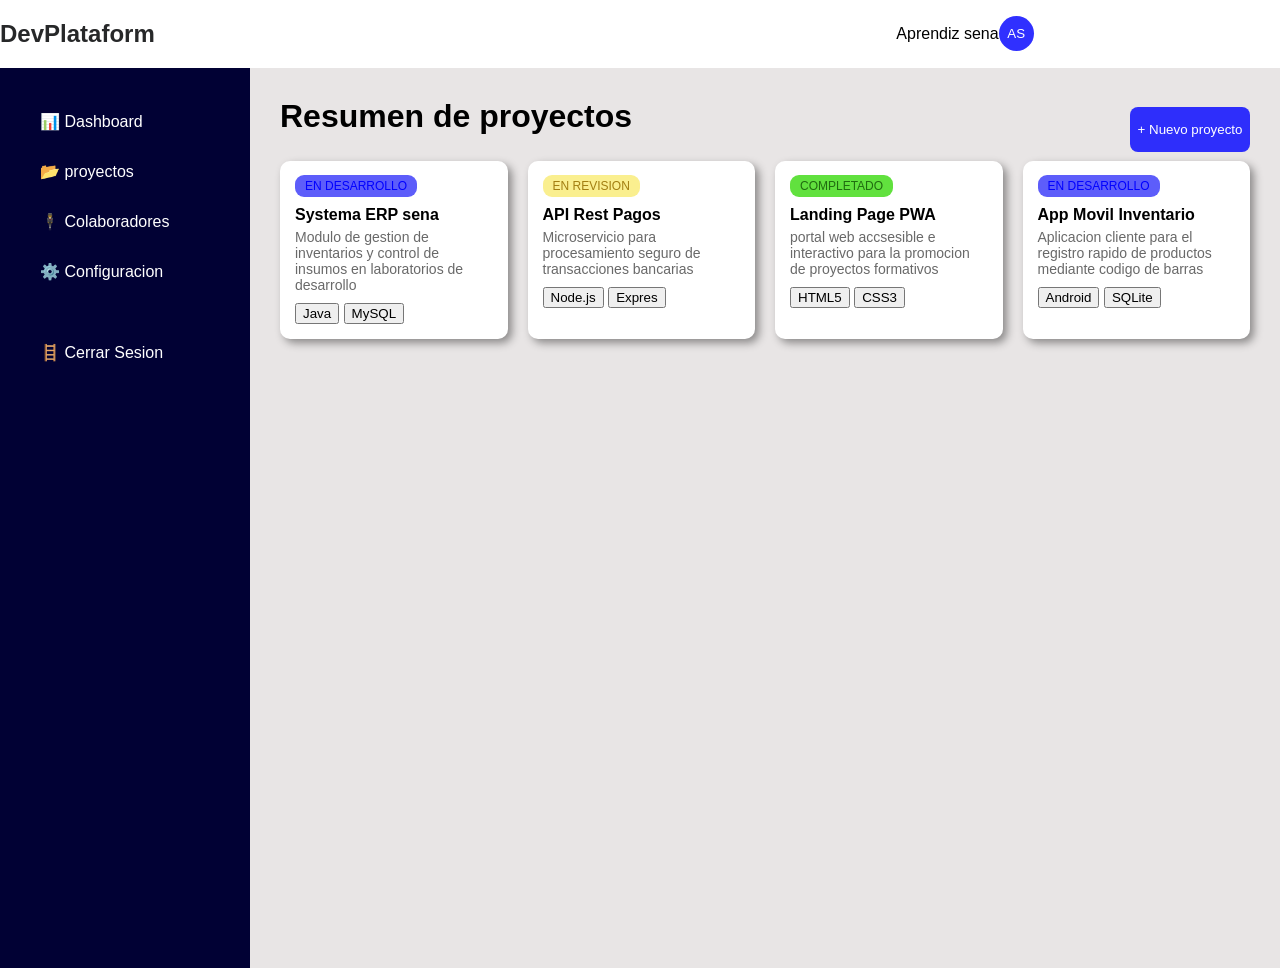
==== index2.html @ ab617ade "pagina devplataform de la evaluacion version 1.0.0.0" ====
<!DOCTYPE html>
<html lang="en">
<head>
    <meta charset="UTF-8">
    <meta name="viewport" content="width=device-width, initial-scale=1.0">
    <title>Document</title>
    <link rel="stylesheet" href="Style2.css">
</head>
<div class="contenedor"><h2 class="dv">DevPlataform </h2><div class="mm"> <p>Aprendiz sena</p><button class="SA">AS</button></div></div>
<body>
    <div class="dashboard">
       
        <header>
            
                <nav>
                    <ul>
                        <li><a yhref="#">📊 Dashboard</a></li>
                        <li><a href="#">📂 proyectos </a></li>
                        <li><a href="#">🕴️  Colaboradores</a></li>
                        <li><a yhref="#">⚙️ Configuracion</a></li>
                        <li><a href="#"> </a></li>
                        <li><a href="#">🪜 Cerrar Sesion</a></li>
                    </ul>
                </nav>
        </header>
       
        <main>
            <section id="inicio" class="Principal">
                <div class="bienvenida">
                    <h1> Resumen de proyectos</h1>
                   <button class="btnn">+ Nuevo proyecto</button>
                </div>
                
                <div class="contenedor">
                    <article class="musica">
                       <span class="sp" >EN DESARROLLO</span>
                        <h3> Systema ERP sena </h3>
                        <p>Modulo de gestion de inventarios y control de insumos en laboratorios de desarrollo </p>

                        <button>Java</button>
                          <button>MySQL</button>
                        </article>
                         <article class="musica">
                       <span class="spr">EN REVISION</span>
                        <h3>API Rest Pagos </h3>
                        <p>Microservicio para procesamiento seguro de transacciones bancarias</p>

                        <button>Node.js</button>
                          <button>Expres</button>
                        </article>
                     <article class="musica">
                       <span class="spc">COMPLETADO</span>
                        <h3>Landing Page PWA </h3>
                        <p>portal web accsesible e interactivo para la promocion de proyectos formativos  </p>

                        <button>HTML5</button>
                          <button>CSS3</button>
                        </article>
                     <article class="musica">
                       <span class="sp">EN DESARROLLO</span>
                        <h3> App Movil Inventario </h3>
                        <p>Aplicacion cliente para el registro rapido de productos mediante codigo de barras </p>

                        <button>Android</button>
                          <button>SQLite</button>
                        </article>
                   
                </div>
            </section>
        </main>
    </div>
    
</body>
</html>
---- Style2.css ----
body{
    margin: 0;
    font-family: Arial, Helvetica, sans-serif;
    background-color: white;
}

.dashboard{
    display: flex;
    min-height: 100vh; 
}

header{
    color: white;
    background-color: rgb(1, 1, 52);
    text-align: left;
    width: 250px;
    padding: 20px;
    flex-shrink: 0; 
    box-sizing: border-box;
}
/*bloque de pruebas */
.hh{
    color: black;
    background-color:white;
    text-align: center;
    width: 1450px;
    height: 40px;
    padding: 20px;
    display: grid;
    justify-content: space-between;
    grid-template-columns: repeat(
        auto-fit, minmax(180px, 1fr)
    );
}
header h1{
    margin-top: 15px;
}
header p{
    line-height: 1.5;
}

header nav ul{
    list-style: none;
    padding: 0;
}
 
header nav ul li{
    margin: 15px 0;
}

nav a{
    display: block;
    color: white;
    padding: 8px 20px;
    text-decoration: none;
    border-radius: 5px;
 border-left: 2px solid var;
}
nav a:hover{
    background-color: rgb(2, 2, 78);
    border-left-color: rgb(0, 153, 255);
    

}

main{
    flex-grow: 1;
    padding: 30px;
    background-color: rgb(232, 229, 229);
    color: white;
    box-sizing: border-box;
    overflow: hidden;
    border-top: gray;
}
.Principal{
    width: 100%;
}
.bienvenida{
    display: flex;
    align-items: center;
    justify-content: space-between;
}
.btnn{
    background-color: rgb(46, 46, 251);
    color: white;
    border-radius: 8px;
    border:none;
    height: 45px;
    width: 120px;
}
.bienvenida h1{
    font-size: 32px;
    margin-top: 0;
    color: black;
}
.bienvenida p{
    color: rgb(0, 0, 0);
}

.Principal h2{
    margin-top: 30px;
    margin-bottom: 20px;
}

.contenedor{
    display: grid;
    grid-template-columns: repeat(
        auto-fit, minmax(180px, 1fr)
    );
    gap: 20px;
    width: 100%;
}
.musica {
    background-color: white;
    color: rgb(168, 168, 168);
    padding: 15px;
    border-radius: 10px;
    text-align: left;
    box-sizing: 10px;
    transition: transform 0.2, background-color 0.2;
    filter: drop-shadow(4px 4px 4px rgba(0,0,0,0.4));
}


.musica:hover{
    
    transform: translateY(-5px);
}

.musica h3{
    color: black;
    font-size: 16px;
    margin: 12px 0 5px 0;
}

.musica p{
    font-size: 14px;
    color: rgb(105, 105, 105);
    margin: 0 0 10px 0;
}

.sp{
    right: 12px;
    background-color: rgb(93, 93, 250);
    color: blue;
    border-radius: 9px;
    padding: 4px 10px;
    font-size: 0.75rem;
    
}

.spr{
    right: 12px;
    background-color: rgb(250, 239, 143);
    color: rgb(162, 126, 17);
    border-radius: 9px;
    padding: 4px 10px;
    font-size: 0.75rem;
}

.spc{
  right: 12px;
    background-color: rgb(97, 225, 62);
    color: rgb(32, 108, 16);
    border-radius: 9px;
    padding: 4px 10px;
    font-size: 0.75rem;  
}
.mm{
    display: flex;
    justify-content: center;
    align-items: center;
}
.dv{
color: rgb(39, 40, 41);

}

.SA{
    background-color: rgb(48, 48, 255);
    color: white;
    border: none;
    border-radius: 50px;
    height: 35px;
    width: 35px;
}
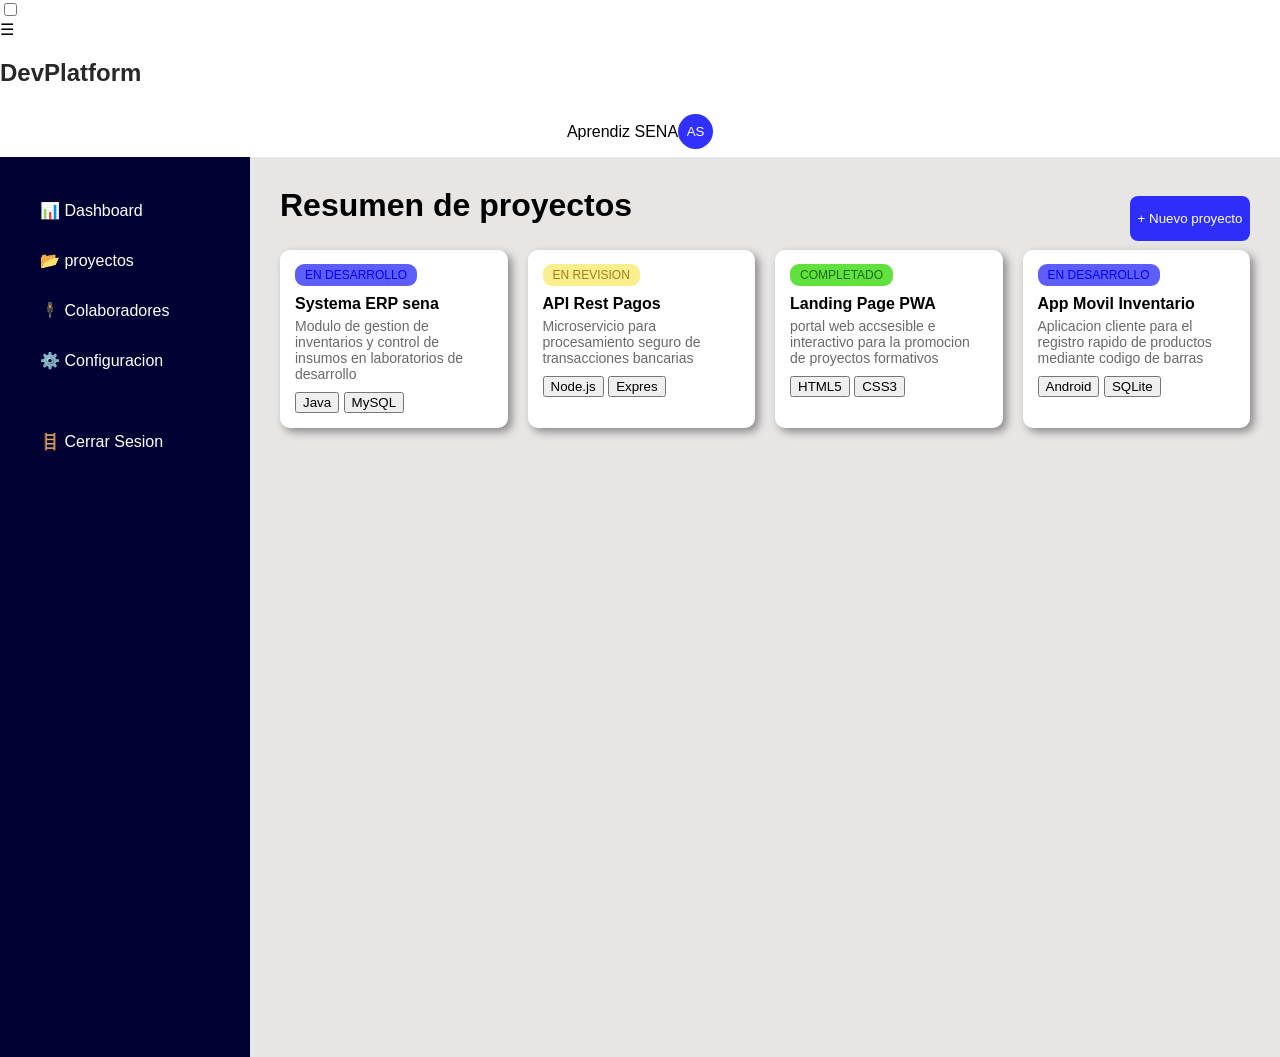
==== commit 2e1f7a84: "modificacion de la barra nav y boton responsivos se modifico la barra nav para la responsividad y se" ====
--- a/index2.html
+++ b/index2.html
@@ -6,10 +6,24 @@
     <title>Document</title>
     <link rel="stylesheet" href="Style2.css">
 </head>
-<div class="contenedor"><h2 class="dv">DevPlataform </h2><div class="mm"> <p>Aprendiz sena</p><button class="SA">AS</button></div></div>
+
 <body>
+     <input type="checkbox" id="toggle">
+
+    <div class="topbar">
+        <div class="izq">
+            <label for="toggle" class="hamburguesa">☰</label>
+            <h2 class="dv">DevPlatform</h2>
+        </div>
+        <div class="mm">
+            <p>Aprendiz SENA</p>
+            <button class="SA">AS</button>
+        </div>
+    </div>
+
+
     <div class="dashboard">
-       
+        <label for="toggle" class="cerrar"></label>
         <header>
             
                 <nav>
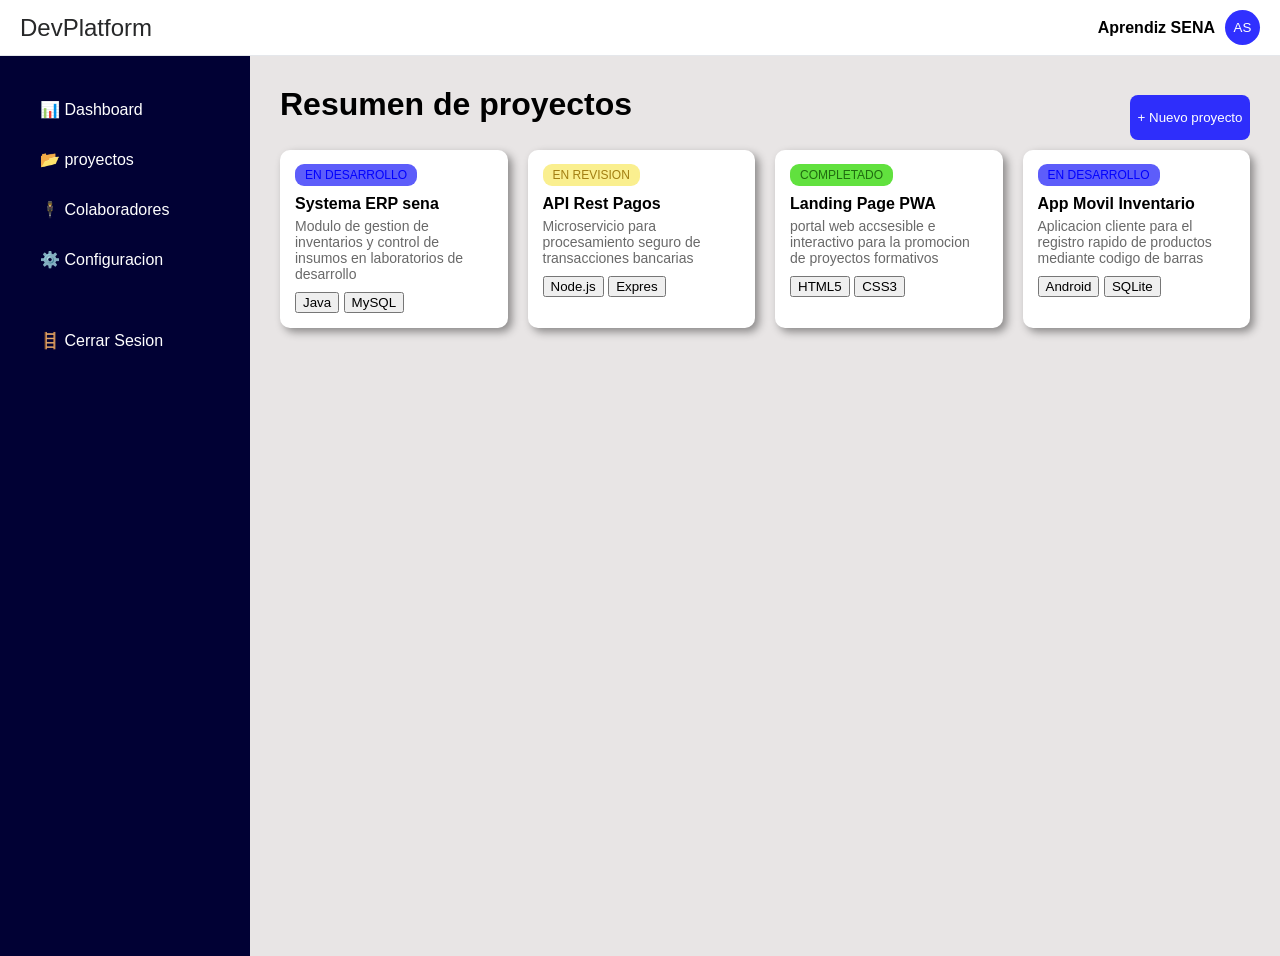
==== commit ebc7a54c: "agrego menu responsive con checkbox" ====
--- a/index2.html
+++ b/index2.html
@@ -8,7 +8,8 @@
 </head>
 
 <body>
-     <input type="checkbox" id="toggle">
+  
+    <input type="checkbox" id="toggle">
 
     <div class="topbar">
         <div class="izq">
@@ -22,8 +23,9 @@
     </div>
 
 
+    
     <div class="dashboard">
-        <label for="toggle" class="cerrar"></label>
+       <label for="toggle" class="cerrar"></label>
         <header>
             
                 <nav>
@@ -33,7 +35,7 @@
                         <li><a href="#">🕴️  Colaboradores</a></li>
                         <li><a yhref="#">⚙️ Configuracion</a></li>
                         <li><a href="#"> </a></li>
-                        <li><a href="#">🪜 Cerrar Sesion</a></li>
+                        <li><a href="index.html">🪜 Cerrar Sesion</a></li>
                     </ul>
                 </nav>
         </header>
--- a/Style2.css
+++ b/Style2.css
@@ -166,15 +166,7 @@
     padding: 4px 10px;
     font-size: 0.75rem;  
 }
-.mm{
-    display: flex;
-    justify-content: center;
-    align-items: center;
-}
-.dv{
-color: rgb(39, 40, 41);
-
-}
+
 
 .SA{
     background-color: rgb(48, 48, 255);
@@ -185,4 +177,75 @@
     width: 35px;
 }
 
-
+#toggle {
+    display: none;         /* el checkbox no se ve */
+}
+.cerrar {
+    display: none;
+}
+
+.hamburguesa {
+    display: none;
+    font-size: 28px;
+    cursor: pointer;
+}
+.topbar {
+    display: flex;
+    justify-content: space-between;
+    align-items: center;
+    padding: 10px 20px;
+    background-color: white;
+    border-bottom: 1px solid #e5e7eb;
+}
+
+.izq {
+    display: flex;
+    align-items: center;
+    gap: 15px;
+}
+
+.dv {
+    margin: 0;
+    font-weight: normal;
+    color: rgb(39, 40, 41);
+}
+
+.mm {
+    display: flex;
+    align-items: center;
+    gap: 10px;
+}
+
+.mm p {
+    margin: 0;
+    font-weight: bold;
+}
+@media (max-width: 568px) {
+    .hamburguesa {
+        display: block;
+        z-index: 2;
+    }
+
+    header {
+        display: none;
+        position: absolute;
+        top: 0;
+        left: 0;
+        height: 100%;
+        z-index: 10;
+    }
+
+    /* si el checkbox está marcado, se muestra el menú */
+    #toggle:checked ~ .dashboard header {
+        display: block;
+    }
+    #toggle:checked ~ .dashboard .cerrar {
+    display: block;
+    position: fixed;       /* cubre toda la pantalla */
+    top: 0;
+    left: 0;
+    width: 100%;
+    height: 100%;
+    z-index: 5;            /* debajo del menú (10) y de la barra (20) */
+}
+}
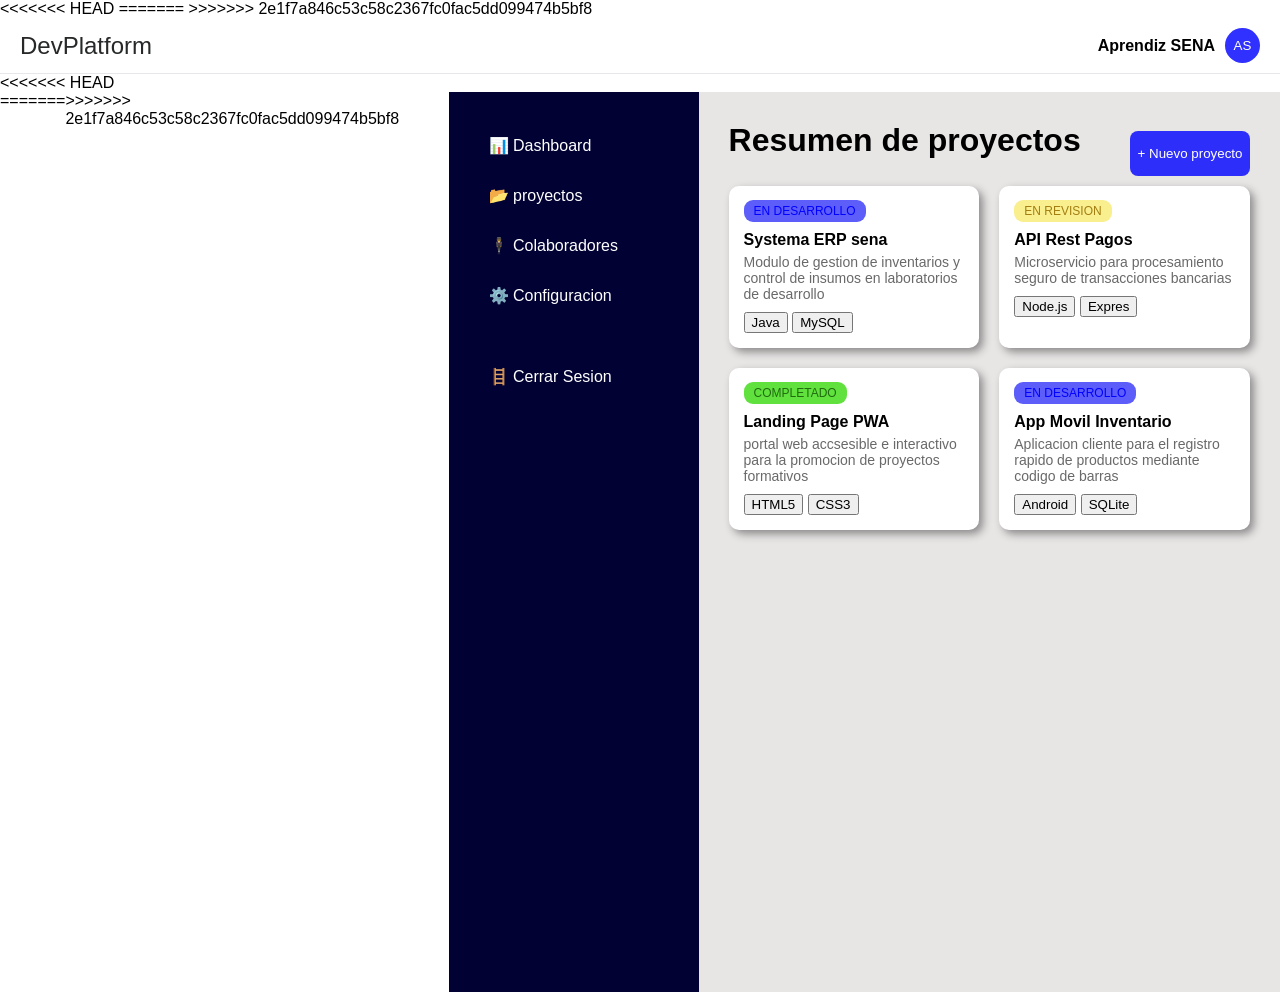
==== commit 1f7d8163: "resuelvo conflicto en index2.html" ====
--- a/index2.html
+++ b/index2.html
@@ -8,8 +8,12 @@
 </head>
 
 <body>
+<<<<<<< HEAD
   
     <input type="checkbox" id="toggle">
+=======
+     <input type="checkbox" id="toggle">
+>>>>>>> 2e1f7a846c53c58c2367fc0fac5dd099474b5bf8
 
     <div class="topbar">
         <div class="izq">
@@ -23,9 +27,14 @@
     </div>
 
 
+<<<<<<< HEAD
     
     <div class="dashboard">
        <label for="toggle" class="cerrar"></label>
+=======
+    <div class="dashboard">
+        <label for="toggle" class="cerrar"></label>
+>>>>>>> 2e1f7a846c53c58c2367fc0fac5dd099474b5bf8
         <header>
             
                 <nav>
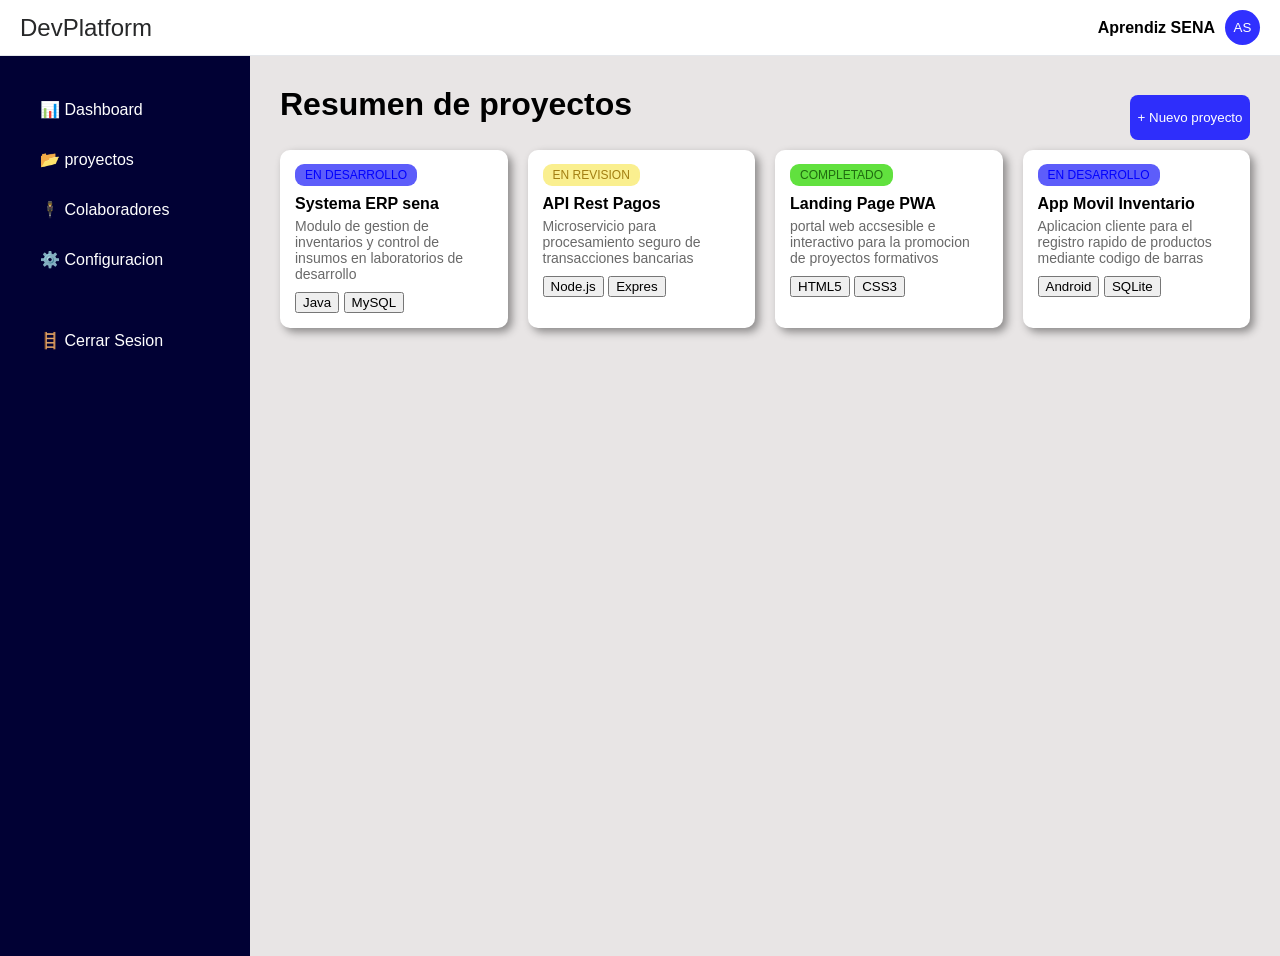
==== commit a5d5be8b: "Fix merge conflicts in index2.html Removed merge conflict markers and cleaned up HTML structure." ====
--- a/index2.html
+++ b/index2.html
@@ -8,12 +8,10 @@
 </head>
 
 <body>
-<<<<<<< HEAD
+
   
     <input type="checkbox" id="toggle">
-=======
-     <input type="checkbox" id="toggle">
->>>>>>> 2e1f7a846c53c58c2367fc0fac5dd099474b5bf8
+    
 
     <div class="topbar">
         <div class="izq">
@@ -27,14 +25,10 @@
     </div>
 
 
-<<<<<<< HEAD
-    
-    <div class="dashboard">
-       <label for="toggle" class="cerrar"></label>
-=======
+
     <div class="dashboard">
         <label for="toggle" class="cerrar"></label>
->>>>>>> 2e1f7a846c53c58c2367fc0fac5dd099474b5bf8
+
         <header>
             
                 <nav>
